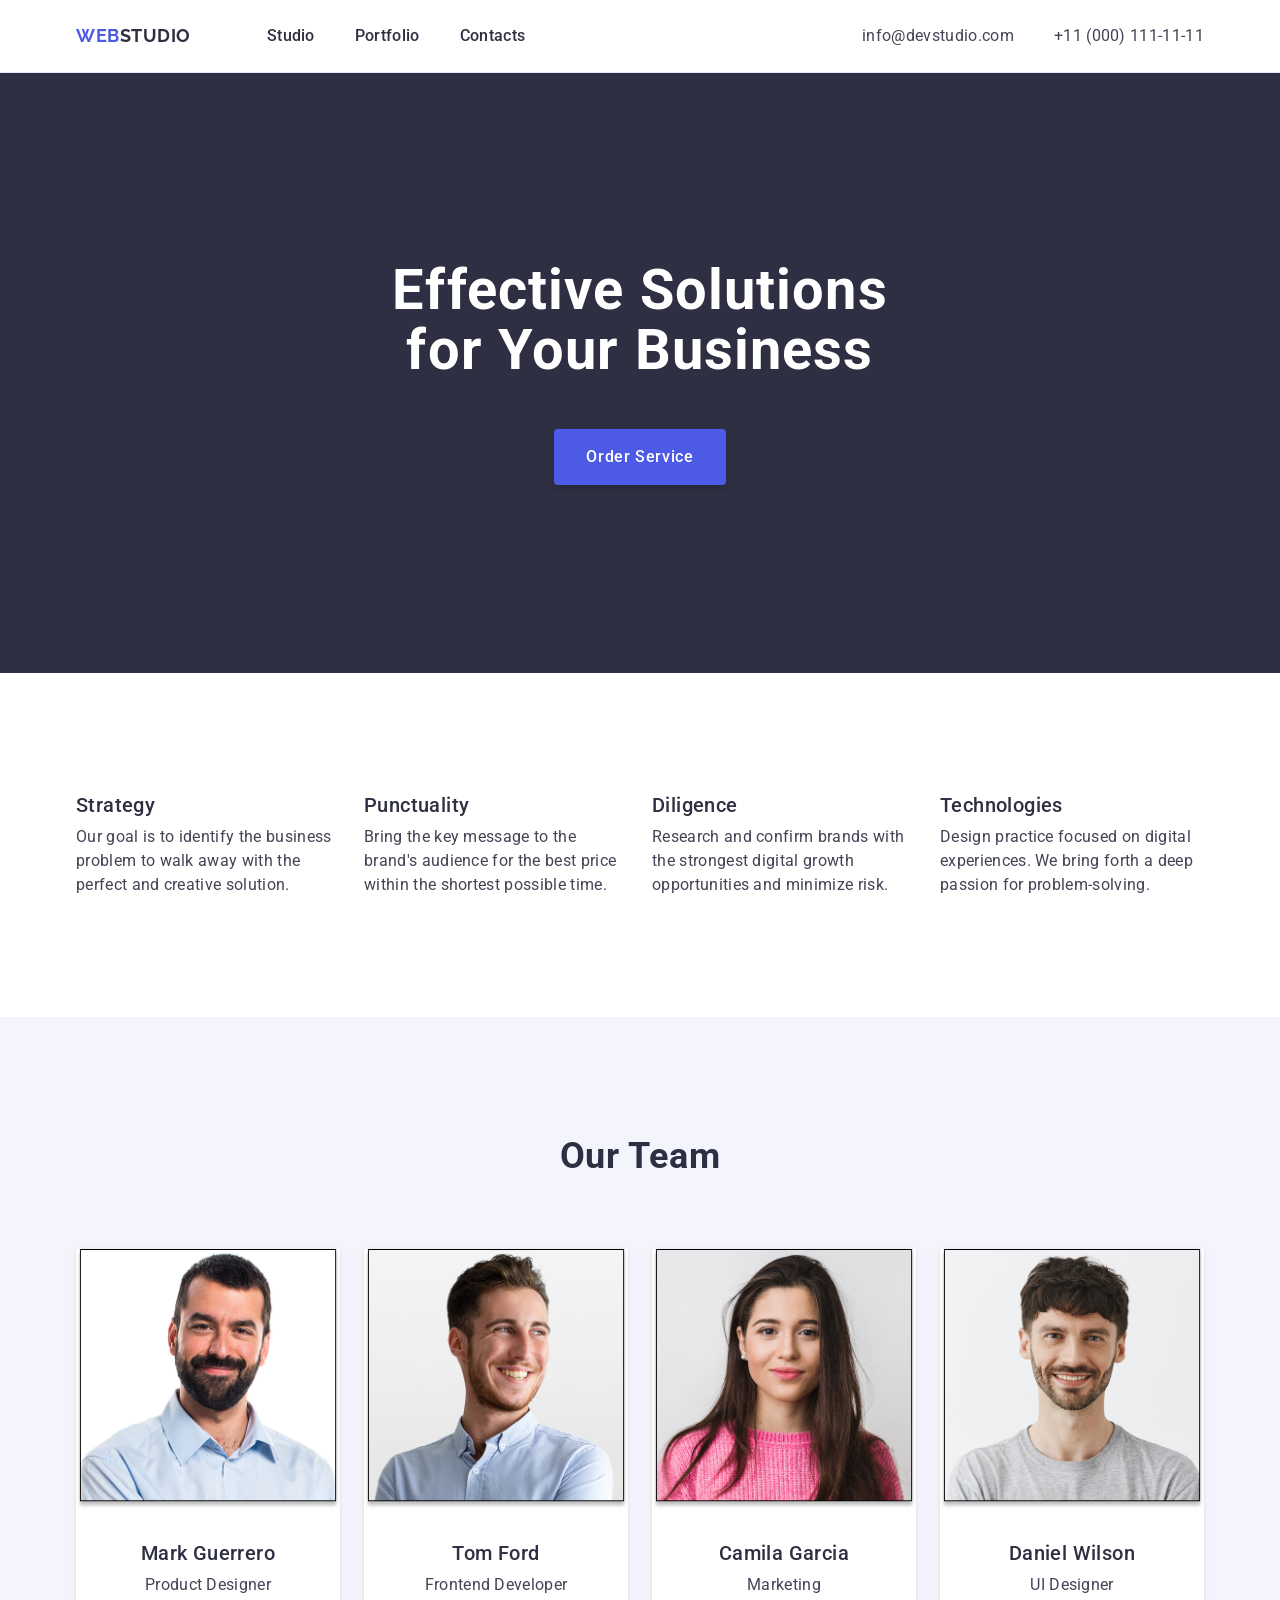
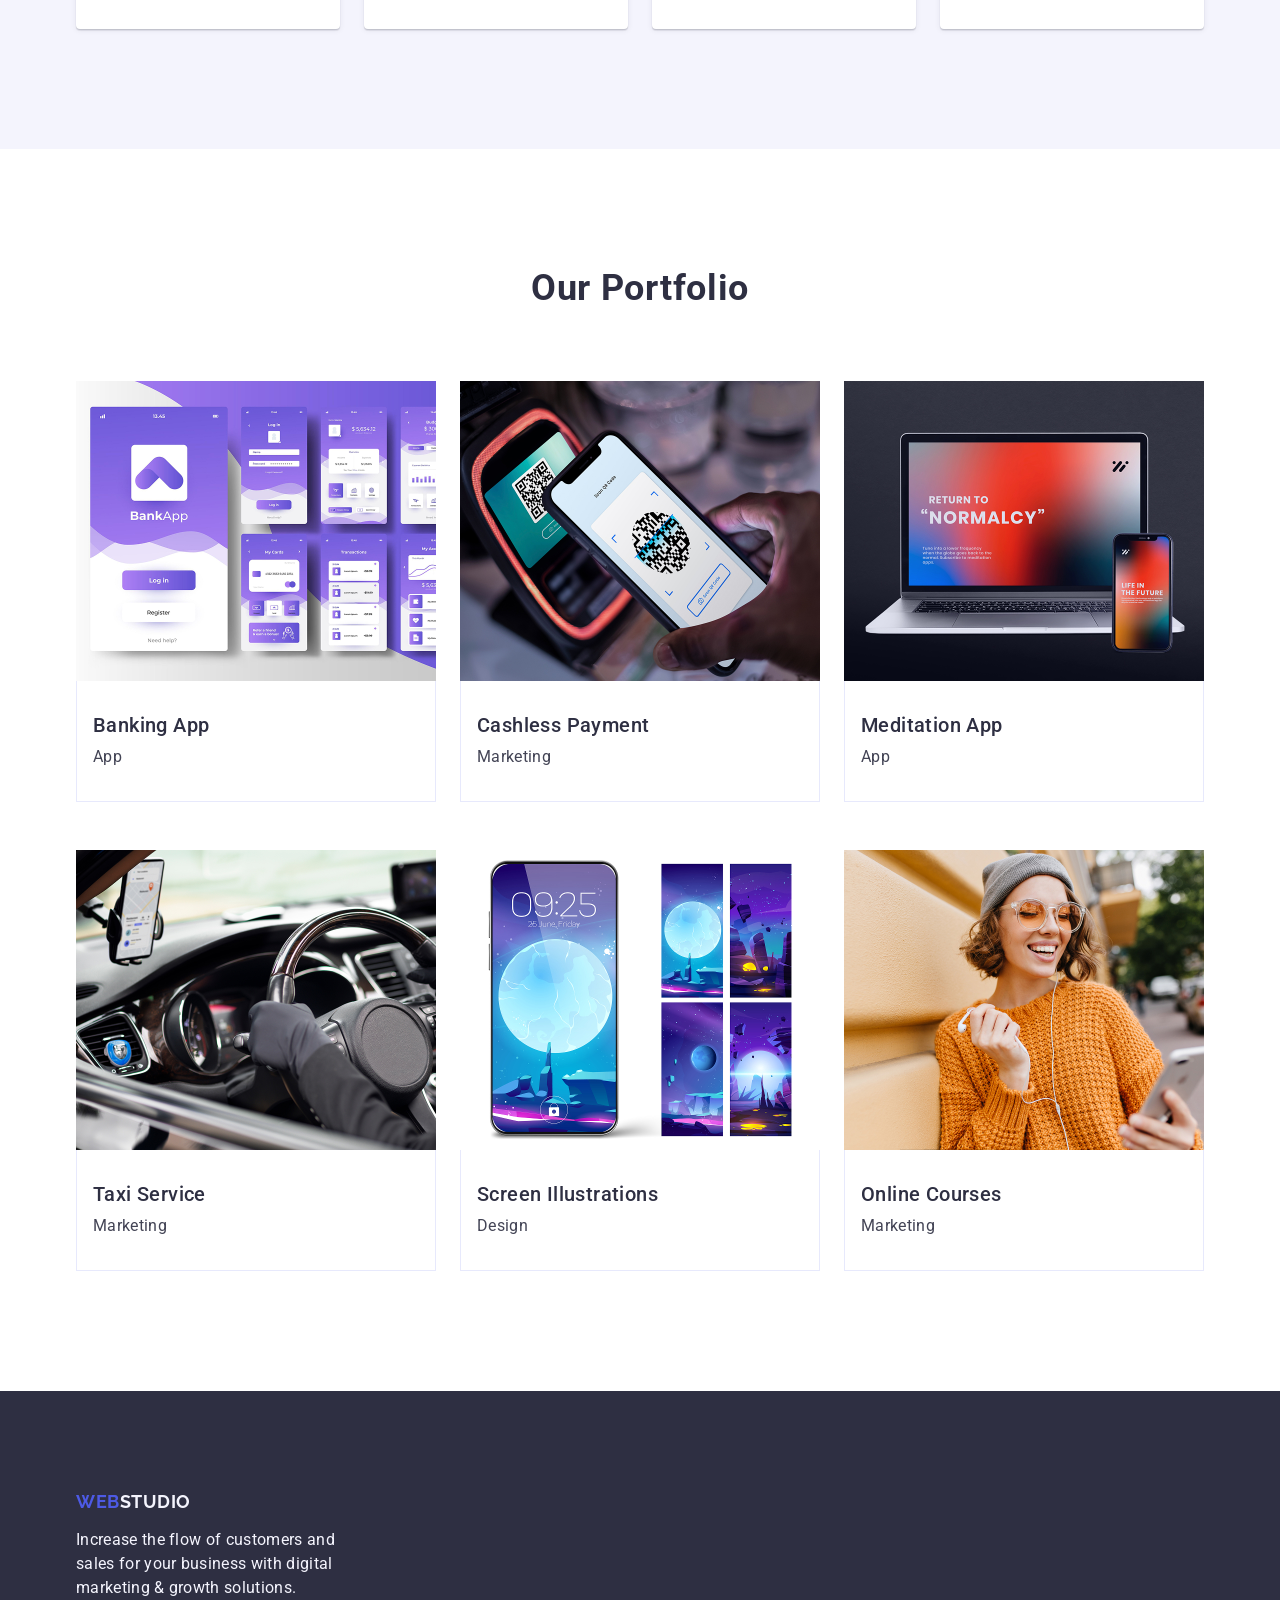
==== index.html @ 438de6fc "First commit" ====
<!DOCTYPE html>
<html lang="en">

<head>
    <meta charset="UTF-8">
    <meta name="viewport" content="width=device-width, initial-scale=1.0">
    <title>Document</title>
    <link rel="preconnect" href="https://fonts.googleapis.com">
    <link rel="preconnect" href="https://fonts.gstatic.com" crossorigin>
    <link href="https://fonts.googleapis.com/css2?family=Raleway:ital,wght@0,100..900;1,100..900&family=Roboto:ital,wght@0,100..900;1,100..900&display=swap" rel="stylesheet">
    <link rel="stylesheet" href="https://cdnjs.cloudflare.com/ajax/libs/modern-normalize/3.0.1/modern-normalize.min.css" integrity="sha512-q6WgHqiHlKyOqslT/lgBgodhd03Wp4BEqKeW6nNtlOY4quzyG3VoQKFrieaCeSnuVseNKRGpGeDU3qPmabCANg==" crossorigin="anonymous" referrerpolicy="no-referrer"/>
    <link rel="stylesheet" href="./css/styles.css"/>
</head>

<body>
    <header class="header">
        <div class="container">
        <div class="start-point">
         <nav class="aligner">
             <a href="./index.html" class="logo"><span class="accent">Web</span>Studio</a>

              <ul class="nav">
                  <li>
                    <a href="./index.html" class="main-link">Studio</a>
                  </li>
                  <li><a href="" class="nav-link">Portfolio</a></li>
                  <li><a href="" class="nav-link">Contacts</a></li>
              </ul>
         </nav>

         <address class="contacts">
              <ul class="contacts-list">
                  <li><a href="mailto:info@devstudio.com" class="link">info@devstudio.com</a></li>
                  <li><a href="tel:+110001111111" class="link">+11 (000) 111-11-11</a></li>
              </ul>
         </address>
        </div>
        </div>
    </header>

    <main class="main">
        
            <section class="main-page">
                <div class="container"> 
                <h1 class="main-title">Effective Solutions for Your Business</h1>
                
                <button type="button" class="main-page-button">Order Service</button>
                </div>
            </section>
       

        
            <section class="features-section">
                <div class="container">
                <h2 class="visually-hidden">Our Features</h2>
                <ul class="feature-list">
                    <li class="feature-item">
                        <h3 class="mini-title">Strategy</h3>
                        <p class="features-text">Our goal is to identify the business problem to walk away with the perfect and creative solution.</p>
                    </li>
                    <li class="feature-item">
                        <h3 class="mini-title">Punctuality</h3>
                        <p class="features-text">Bring the key message to the brand's audience for the best price within the shortest possible time.</p>
                    </li>
                    <li class="feature-item">
                        <h3 class="mini-title">Diligence</h3>
                        <p class="features-text">Research and confirm brands with the strongest digital growth opportunities and minimize risk.</p>
                    </li>
                    <li class="feature-item">
                        <h3 class="mini-title">Technologies</h3>
                        <p class="features-text">Design practice focused on digital experiences. We bring forth a deep passion for problem-solving.</p>
                    </li>
                </ul>
                 </div>
            </section>
       

        
            <section class="our-team-wrapper">
                <div class="container">
                <h2 class="team-section-title">Our Team</h2>
                <ul class="our-team-list">
                    <li class="our-team-item">
                        <img src="./images/img-3.jpg" alt="Dark-haired bearded man" width="264" height="260" />
                        <div class="team-bottom-text">
                        <h3 class="team-name text-center">Mark Guerrero</h3>
                        <p class="team-description text-center" >Product Designer</p>
                        </div>
                    </li>
                    <li class="our-team-item">
                        <img src="./images/img-2.jpg" alt="Brown-haired man with a short beard" width="264" height="260" />
                        <div class="team-bottom-text">
                        <h3 class="team-name text-center">Tom Ford</h3>
                        <p class="team-description text-center">Frontend Developer</p>
                    </div>
                    </li>
                    <li class="our-team-item">
                        <img src="./images/img-1.jpg" alt="Young lady with long dark hair" width="264" height="260" />
                        <div class="team-bottom-text">
                        <h3 class="team-name text-center">Camila Garcia</h3>
                        <p class="team-description text-center">Marketing</p>
                    </div>
                    </li>
                    <li class="our-team-item">
                        <img src="./images/img.jpg" alt="A young smiling man with a disheveled hairstyle" width="264" height="260" />
                        <div class="team-bottom-text">
                        <h3 class="team-name text-center">Daniel Wilson</h3>
                        <p class="team-description text-center">UI Designer</p>
                    </div>
                    </li>
                </ul>
                </div>
            </section>
        

        
            <section class="our-portfolio-wrapper">
            <div class="container">
                <h2 class="portfolio-section-title">Our Portfolio</h2>
                <ul class="portfolio-list">
                    <li>
                        <img src="./images/row1-1.jpg" alt="Application pages" width="360" height="300"/>
                        <div class="bottom-text">
                        <h3 class="portfolio-mini-title">Banking App</h3>
                        <p class="portfolio-description">App</p>
                        </div>
                    </li>
                    <li>
                        <img src="./images/row1-2.jpg" alt="Debit mashing with phone payments" width="360" height="300"/>
                        <div class="bottom-text">
                        <h3 class="portfolio-mini-title">Cashless Payment</h3>
                        <p class="portfolio-description">Marketing</p>
                        </div>
                    </li>
                    <li>
                        <img src="./images/row1-3.jpg" alt="Laptop and phone applications" width="360" height="300"/>
                        <div class="bottom-text">
                        <h3 class="portfolio-mini-title">Meditation App</h3>
                        <p class="portfolio-description">App</p>
                        </div>
                    </li>
                    <li>
                        <img src="./images/row2-1.jpg" alt="Taxi Service apps" width="360" height="300"/>
                        <div class="bottom-text">
                        <h3 class="portfolio-mini-title">Taxi Service</h3>
                        <p class="portfolio-description">Marketing</p>
                        </div>
                    </li>
                    <li>
                        <img src="./images/row2-2.jpg" alt="Screen Illustrations" width="360" height="300"/>
                        <div class="bottom-text">
                        <h3 class="portfolio-mini-title">Screen Illustrations</h3>
                        <p class="portfolio-description">Design</p>
                        </div>
                    </li>
                    <li>
                        <img src="./images/row2-3.jpg" alt="Use of Online Courses app" width="360" height="300"/>
                        <div class="bottom-text">
                        <h3 class="portfolio-mini-title">Online Courses</h3>
                        <p class="portfolio-description">Marketing</p>
                        </div>
                    </li>
                </ul> 
            </div>
            </section>
       
    </main>

    <footer class="ending">
        <div class="container">

        <a href="./index.html" class="ending-logo"><span class="accent">Web</span>Studio</a>

        <p class="ending-text">Increase the flow of customers and sales for your business with digital marketing & growth solutions.</p>
        </div>
    </footer>

</body>
</html>
---- css/styles.css ----
body{
    font-family: "Roboto", sans-serif;
    font-weight: 400;
    font-size: 16px;
    line-height: 1.5;
    letter-spacing: 0.02em;
    color: #434455;
    background-color: #fff;
    margin: 0;
    padding: 0;
}

a {
    text-decoration: none;
    color: #434455;
    font-style: normal;
}

address {
    font-style: normal;

}

ul {
    list-style-type: none;
    margin: 0;
    padding-left: 0;
}

img {
	display: block;
    max-width: 100%;
}

h1, h2, h3 {
    margin: 0;
}

p {
    margin: 0;
}

.text-center {
    text-align: center;
}

.header {
  border-bottom: 1px solid #e7e9fc;
  padding: 0;
  background: #fff;
}


.container {
max-width: 1158px; 
padding: 0 15px;
margin: 0 auto; 
}

.logo {
    font-family: "Raleway", sans-serif;
    font-weight: 700;
    font-size: 18px;
    line-height: 1.17;
    letter-spacing: 0.03em;
    text-transform: uppercase;
    color: #2e2f42;
}

.accent {
    color: #4d5ae5;
}

.nav {
    display: flex;
    gap: 40px;
}

.link {
    padding: 24px 0;
    display: block;
}

.main-link,
.nav-link {
  font-weight: 500;
  padding: 24px 0;
  display: block;
  color: #2e2f42;
}

.main-link:hover, .main-link:focus {
    color: #404bbf;
}

.nav-link:hover, .nav-link:focus {
    color: #404bbf;
}

.main-link:active {
    color: #404bbf;
}

.start-point {
    display: flex;
    justify-content: space-between;
    align-items: center;
}

.aligner {
      display: flex;
  align-items: center;
  gap: 76px;
}

.contacts-list {
  display: flex;
  gap: 40px;
}

.link:hover, 
.link:focus {
    color: #404bbf;
}

.main-page {
background-color: #2e2f42;
background-image: linear-gradient(to bottom, rgba(46, 47, 66, 0.7), rgba(46, 47, 66, 0.7)), url("C:/Users/Dzhonessa-Aleksandra/Projects/goit-markup-hw-04/images/people-office.jpg");
background-repeat: no-repeat; 
background-size: cover;
padding-top: 188px;
text-align: center;
color: #fff;
width: 100%;
padding-bottom: 188px;
}

.main-title {
font-weight: 700;
font-size: 56px;
line-height: 1.07;
letter-spacing: 0.02em;
text-align: center;
color: #fff;
    max-width: 496px;
    margin: 0 auto 48px;
    padding: 0;
}

.main-page-button {
    box-shadow: 0 4px 4px 0 rgba(0, 0, 0, 0.15);
    background-color: #4d5ae5;
    font-weight: 500;
    font-size: 16px;
    line-height: 1.5;
    letter-spacing: 0.04em;
    color: #fff;
    cursor: pointer;
    border: none;
    padding: 16px 32px;
    border-radius: 4px;
}

.main-page-button:hover,
.main-page-button:focus {
    background-color: #404bbf;
}

.mini-title {
    font-weight: 500;
    font-size: 20px;
    line-height: 1.2;
    letter-spacing: 0.02em;
    color: #2e2f42;
    margin-bottom: 8px;
    margin-top: 0;
    text-align: left;
}

.feature-list {
   display: flex;
  gap: 24px; 
}

.feature-item {
    width: calc((100% - 72px) / 4);
}

.features-text {
    text-align: left;
    margin-bottom: 0;
}

.features-section {
    padding: 120px 0;
}

.visually-hidden {
    position: absolute;
    width: 1px;
    height: 1px;
    margin: -1px;
    border: 0;
    padding: 0;

    white-space: nowrap;
    clip-path: inset(100%);
    clip: rect(0 0 0 0);
    overflow: hidden;
}

.team-section-title {
   font-weight: 700;
    font-size: 36px;
    line-height: 1.11;
    letter-spacing: 0.02em;
    text-align: center;
    color: #2e2f42;
 margin-bottom: 72px;
    padding-top: 0
}

.our-team-wrapper {
    background: #f4f4fd;
        padding: 120px 0;
    text-align: center;
}

.our-team-list {
    display: flex;
    gap: 24px;
    margin-top: 0
}

.our-team-item {
    background-color: #fff;
    border-radius: 0 0 4px 4px;
    box-shadow: 0 2px 1px 0 rgba(46, 47, 66, 0.08), 0 1px 1px 0 rgba(46, 47, 66, 0.16), 0 1px 6px 0 rgba(46, 47, 66, 0.08);
    flex-basis: calc((100% - 72px) / 4)
}

.team-bottom-text {
padding: 32px 16px;
}

.team-name {
text-align: center;
letter-spacing: 0.02em;
text-align: center;
color: #2e2f42;
font-weight: 500;
font-size: 20px;
line-height: 1.2;
    margin-top: 0;
    margin-bottom: 8px;
}

.team-description {
text-align: center;
font-weight: 400;
font-size: 16px;
line-height: 1.5;
letter-spacing: 0.02em;
color: #434455;
}

.portfolio-section-title {
font-weight: 700;
    font-size: 36px;
    line-height: 1.11;
    letter-spacing: 0.02em;
    text-align: center;
    color: #2e2f42;
    margin-bottom: 72px;
}

.portfolio-mini-title {
    font-weight: 500;
    font-size: 20px;
    line-height: 1.2;
    letter-spacing: 0.02em;
    color: #2e2f42;
    margin: 0 0 8px 0;
    padding: 0;
}

.portfolio-list {
    display: flex;
    flex-wrap: wrap;
    column-gap: 24px;
    row-gap: 48px;
}

.portfolio-description {
    font-weight: 400;
    font-size: 16px;
    line-height: 1.5;
    letter-spacing: 0.02em;
    color: #434455;
    margin: 0;
    text-align: left;
    margin: 0;
    padding: 0;
}

.our-portfolio-wrapper {
padding: 120px 0;
}

.bottom-text {
    padding: 32px 16px;
    border: 1px solid #e7e9fc;
    border-top: none;
}

.ending {
    background-color: #2e2f42;
    color: #f4f4fd;
     padding: 100px 0;
}

.ending-logo {
    color: #f4f4fd;
    font-family: "Raleway", sans-serif;
    font-weight: 700;
    font-size: 18px;
    line-height: 1.17;
    letter-spacing: 0.03em;
    text-transform: uppercase;
    display: inline-block; /* или block */
    margin-bottom: 16px;
}

.ending-text {
  max-width: 264px;
  margin-top: 0px;
  text-align: left;

}

.main {
    flex-grow: 1;
}
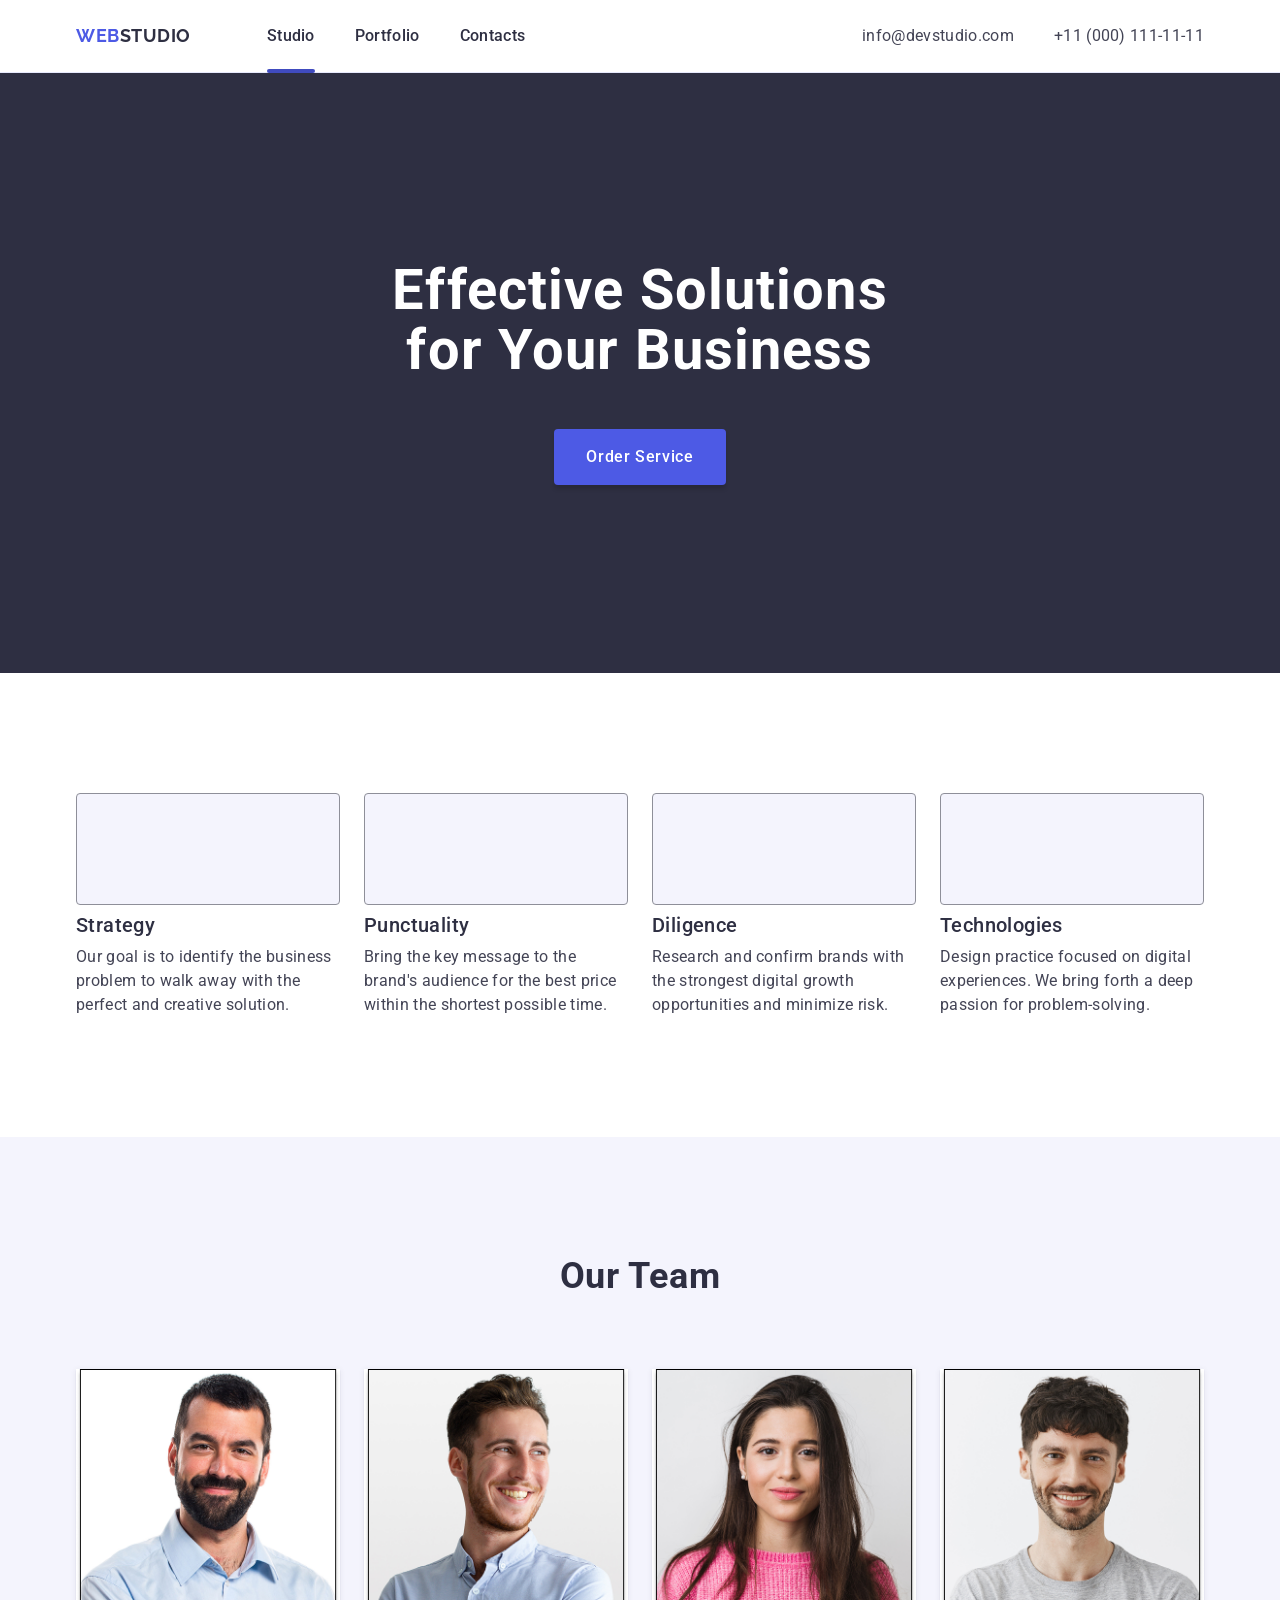
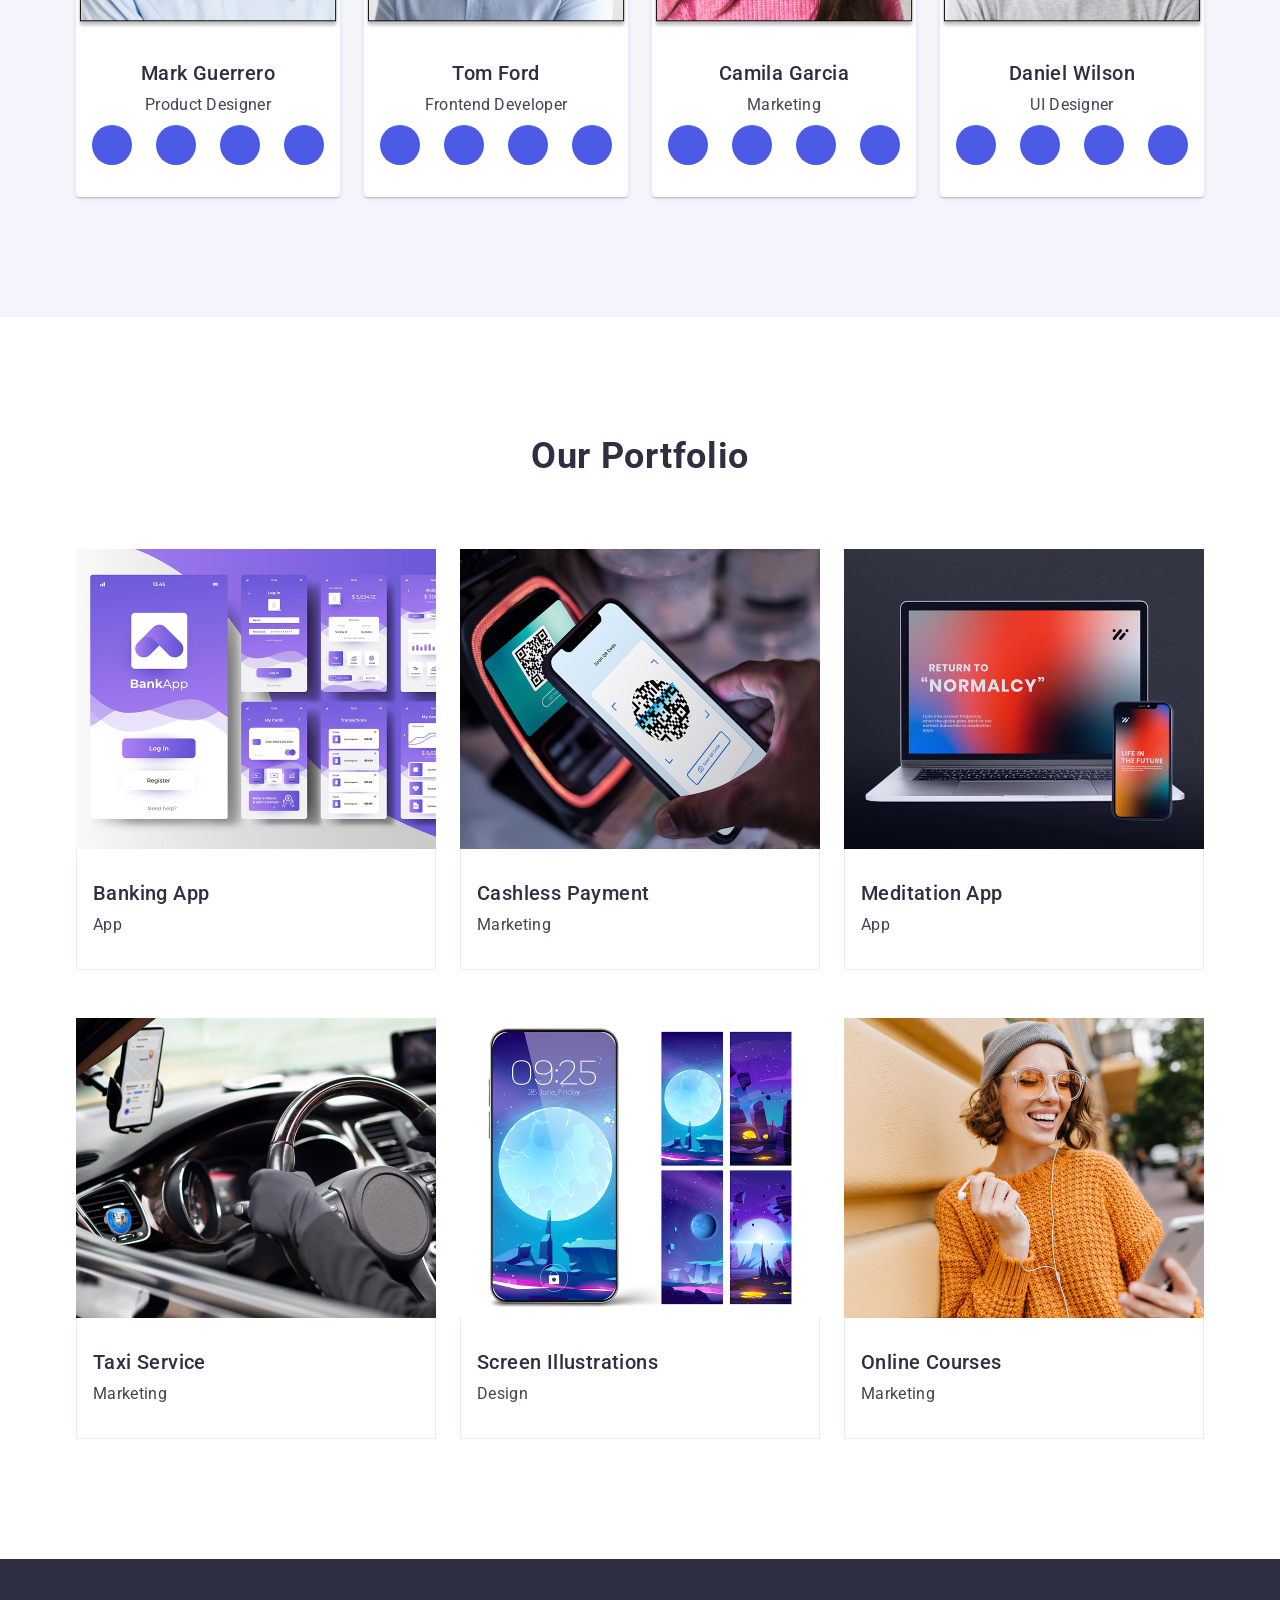
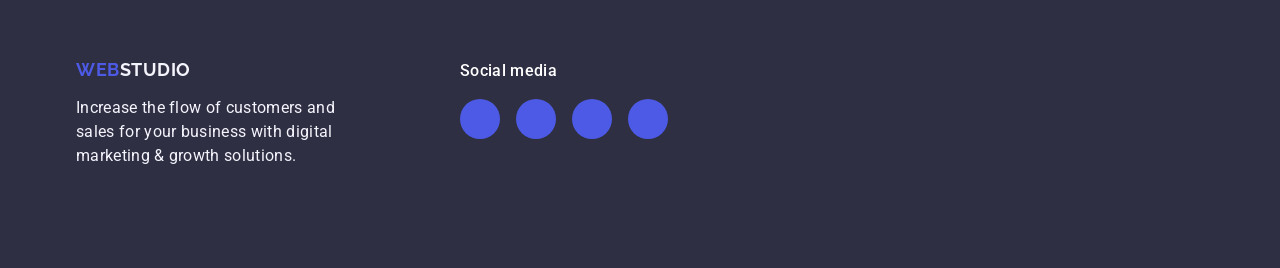
==== commit caf4243d: "First try" ====
--- a/index.html
+++ b/index.html
@@ -55,18 +55,46 @@
                 <h2 class="visually-hidden">Our Features</h2>
                 <ul class="feature-list">
                     <li class="feature-item">
+
+                        <div class="feature-icon-box">
+                        <svg width="64" height="64">
+                            <use href="./images/icons.svg#icon-antenna"></use>
+                        </svg>
+                        </div>
+
                         <h3 class="mini-title">Strategy</h3>
                         <p class="features-text">Our goal is to identify the business problem to walk away with the perfect and creative solution.</p>
                     </li>
                     <li class="feature-item">
+
+                        <div class="feature-icon-box">
+                        <svg width="64" height="64">
+                            <use href="./images/icons.svg#icon-clock"></use>
+                        </svg>
+                        </div>
+
                         <h3 class="mini-title">Punctuality</h3>
                         <p class="features-text">Bring the key message to the brand's audience for the best price within the shortest possible time.</p>
                     </li>
                     <li class="feature-item">
+
+                        <div class="feature-icon-box">
+                        <svg width="64" height="64">
+                            <use href="./images/icons.svg#icon-diagram"></use>
+                        </svg>
+                        </div>
+
                         <h3 class="mini-title">Diligence</h3>
                         <p class="features-text">Research and confirm brands with the strongest digital growth opportunities and minimize risk.</p>
                     </li>
                     <li class="feature-item">
+
+                        <div class="feature-icon-box">
+                        <svg width="64" height="64">
+                            <use href="./images/icons.svg#icon-astronaut"></use>
+                        </svg>
+                        </div>
+
                         <h3 class="mini-title">Technologies</h3>
                         <p class="features-text">Design practice focused on digital experiences. We bring forth a deep passion for problem-solving.</p>
                     </li>
@@ -86,6 +114,39 @@
                         <h3 class="team-name text-center">Mark Guerrero</h3>
                         <p class="team-description text-center" >Product Designer</p>
                         </div>
+                        <ul class="social-list">
+  <li class="social-item">
+    <a href="#" class="social-link">
+      <svg width="40" height="40" class="social-icon">
+        <use href="./images/icons.svg#icon-instagram"></use>
+      </svg>
+    </a>
+  </li>
+
+  <li class="social-item">
+    <a href="#" class="social-link">
+      <svg width="40" height="40" class="social-icon">
+        <use href="./images/icons.svg#icon-twitter"></use>
+      </svg>
+    </a>
+  </li>
+
+  <li class="social-item">
+    <a href="#" class="social-link">
+      <svg width="40" height="40" class="social-icon">
+        <use href="./images/icons.svg#icon-facebook"></use>
+      </svg>
+    </a>
+  </li>
+
+  <li class="social-item">
+    <a href="#" class="social-link">
+      <svg width="40" height="40" class="social-icon">
+        <use href="./images/icons.svg#icon-indeed"></use>
+      </svg>
+    </a>
+  </li>
+</ul>
                     </li>
                     <li class="our-team-item">
                         <img src="./images/img-2.jpg" alt="Brown-haired man with a short beard" width="264" height="260" />
@@ -93,6 +154,39 @@
                         <h3 class="team-name text-center">Tom Ford</h3>
                         <p class="team-description text-center">Frontend Developer</p>
                     </div>
+                    <ul class="social-list">
+  <li class="social-item">
+    <a href="#" class="social-link">
+      <svg width="40" height="40" class="social-icon">
+        <use href="./images/icons.svg#icon-instagram"></use>
+      </svg>
+    </a>
+  </li>
+
+  <li class="social-item">
+    <a href="#" class="social-link">
+      <svg width="40" height="40" class="social-icon">
+        <use href="./images/icons.svg#icon-twitter"></use>
+      </svg>
+    </a>
+  </li>
+
+  <li class="social-item">
+    <a href="#" class="social-link">
+      <svg width="40" height="40" class="social-icon">
+        <use href="./images/icons.svg#icon-facebook"></use>
+      </svg>
+    </a>
+  </li>
+
+  <li class="social-item">
+    <a href="#" class="social-link">
+      <svg width="40" height="40" class="social-icon">
+        <use href="./images/icons.svg#icon-indeed"></use>
+      </svg>
+    </a>
+  </li>
+</ul>
                     </li>
                     <li class="our-team-item">
                         <img src="./images/img-1.jpg" alt="Young lady with long dark hair" width="264" height="260" />
@@ -100,6 +194,39 @@
                         <h3 class="team-name text-center">Camila Garcia</h3>
                         <p class="team-description text-center">Marketing</p>
                     </div>
+                    <ul class="social-list">
+  <li class="social-item">
+    <a href="#" class="social-link">
+      <svg width="40" height="40" class="social-icon">
+        <use href="./images/icons.svg#icon-instagram"></use>
+      </svg>
+    </a>
+  </li>
+
+  <li class="social-item">
+    <a href="#" class="social-link">
+      <svg width="40" height="40" class="social-icon">
+        <use href="./images/icons.svg#icon-twitter"></use>
+      </svg>
+    </a>
+  </li>
+
+  <li class="social-item">
+    <a href="#" class="social-link">
+      <svg width="40" height="40" class="social-icon">
+        <use href="./images/icons.svg#icon-facebook"></use>
+      </svg>
+    </a>
+  </li>
+
+  <li class="social-item">
+    <a href="#" class="social-link">
+      <svg width="40" height="40" class="social-icon">
+        <use href="./images/icons.svg#icon-indeed"></use>
+      </svg>
+    </a>
+  </li>
+</ul>
                     </li>
                     <li class="our-team-item">
                         <img src="./images/img.jpg" alt="A young smiling man with a disheveled hairstyle" width="264" height="260" />
@@ -107,6 +234,39 @@
                         <h3 class="team-name text-center">Daniel Wilson</h3>
                         <p class="team-description text-center">UI Designer</p>
                     </div>
+                    <ul class="social-list">
+  <li class="social-item">
+    <a href="#" class="social-link">
+      <svg width="40" height="40" class="social-icon">
+        <use href="./images/icons.svg#icon-instagram"></use>
+      </svg>
+    </a>
+  </li>
+
+  <li class="social-item">
+    <a href="#" class="social-link">
+      <svg width="40" height="40" class="social-icon">
+        <use href="./images/icons.svg#icon-twitter"></use>
+      </svg>
+    </a>
+  </li>
+
+  <li class="social-item">
+    <a href="#" class="social-link">
+      <svg width="40" height="40" class="social-icon">
+        <use href="./images/icons.svg#icon-facebook"></use>
+      </svg>
+    </a>
+  </li>
+
+  <li class="social-item">
+    <a href="#" class="social-link">
+      <svg width="40" height="40" class="social-icon">
+        <use href="./images/icons.svg#icon-indeed"></use>
+      </svg>
+    </a>
+  </li>
+</ul>
                     </li>
                 </ul>
                 </div>
@@ -118,43 +278,73 @@
             <div class="container">
                 <h2 class="portfolio-section-title">Our Portfolio</h2>
                 <ul class="portfolio-list">
-                    <li>
+                    <li class="portfolio-item">
+                        <div class="portfolio-image-wrapper">
                         <img src="./images/row1-1.jpg" alt="Application pages" width="360" height="300"/>
+                        <p class="portfolio-overlay">
+            14 Stylish and User-Friendly App Design Concepts · Task Manager App · Calorie Tracker App · Exotic Fruit Ecommerce App · Cloud Storage App
+        </p>
+                        </div>
                         <div class="bottom-text">
                         <h3 class="portfolio-mini-title">Banking App</h3>
                         <p class="portfolio-description">App</p>
                         </div>
                     </li>
-                    <li>
+                    <li class="portfolio-item">
+                        <div class="portfolio-image-wrapper">
                         <img src="./images/row1-2.jpg" alt="Debit mashing with phone payments" width="360" height="300"/>
+                        <p class="portfolio-overlay">
+            14 Stylish and User-Friendly App Design Concepts · Task Manager App · Calorie Tracker App · Exotic Fruit Ecommerce App · Cloud Storage App
+          </p>
+                        </div>
                         <div class="bottom-text">
                         <h3 class="portfolio-mini-title">Cashless Payment</h3>
                         <p class="portfolio-description">Marketing</p>
                         </div>
                     </li>
-                    <li>
+                    <li class="portfolio-item">
+                        <div class="portfolio-image-wrapper">
                         <img src="./images/row1-3.jpg" alt="Laptop and phone applications" width="360" height="300"/>
+                        <p class="portfolio-overlay">
+            14 Stylish and User-Friendly App Design Concepts · Task Manager App · Calorie Tracker App · Exotic Fruit Ecommerce App · Cloud Storage App
+        </p>
+                        </div>
                         <div class="bottom-text">
                         <h3 class="portfolio-mini-title">Meditation App</h3>
                         <p class="portfolio-description">App</p>
                         </div>
                     </li>
-                    <li>
+                    <li class="portfolio-item">
+                        <div class="portfolio-image-wrapper">
                         <img src="./images/row2-1.jpg" alt="Taxi Service apps" width="360" height="300"/>
+                        <p class="portfolio-overlay">
+            14 Stylish and User-Friendly App Design Concepts · Task Manager App · Calorie Tracker App · Exotic Fruit Ecommerce App · Cloud Storage App
+        </p>
+                        </div>
                         <div class="bottom-text">
                         <h3 class="portfolio-mini-title">Taxi Service</h3>
                         <p class="portfolio-description">Marketing</p>
                         </div>
                     </li>
-                    <li>
+                    <li class="portfolio-item">
+                        <div class="portfolio-image-wrapper">
                         <img src="./images/row2-2.jpg" alt="Screen Illustrations" width="360" height="300"/>
+                        <p class="portfolio-overlay">
+            14 Stylish and User-Friendly App Design Concepts · Task Manager App · Calorie Tracker App · Exotic Fruit Ecommerce App · Cloud Storage App
+        </p>
+                        </div>
                         <div class="bottom-text">
                         <h3 class="portfolio-mini-title">Screen Illustrations</h3>
                         <p class="portfolio-description">Design</p>
                         </div>
                     </li>
-                    <li>
+                    <li class="portfolio-item">
+                      <div class="portfolio-image-wrapper">
                         <img src="./images/row2-3.jpg" alt="Use of Online Courses app" width="360" height="300"/>
+                        <p class="portfolio-overlay">
+            14 Stylish and User-Friendly App Design Concepts · Task Manager App · Calorie Tracker App · Exotic Fruit Ecommerce App · Cloud Storage App
+        </p>
+      </div>
                         <div class="bottom-text">
                         <h3 class="portfolio-mini-title">Online Courses</h3>
                         <p class="portfolio-description">Marketing</p>
@@ -169,9 +359,52 @@
     <footer class="ending">
         <div class="container">
 
+
+          <div class="footer-wrapper">
+        <div class="footer-info">
         <a href="./index.html" class="ending-logo"><span class="accent">Web</span>Studio</a>
 
         <p class="ending-text">Increase the flow of customers and sales for your business with digital marketing & growth solutions.</p>
+</div>
+
+      <div class="footer-social">
+  <p class="footer-social-title">Social media</p>
+
+  <ul class="footer-social-list">
+    <li class="footer-social-item">
+      <a href="#" class="footer-social-link">
+        <svg width="40" height="40" class="footer-social-icon">
+          <use href="./images/icons.svg#icon-insta"></use>
+        </svg>
+      </a>
+    </li>
+
+    <li class="footer-social-item">
+      <a href="#" class="footer-social-link">
+        <svg width="40" height="40" class="footer-social-icon">
+          <use href="./images/icons.svg#icon-twitt"></use>
+        </svg>
+      </a>
+    </li>
+
+    <li class="footer-social-item">
+      <a href="#" class="footer-social-link">
+        <svg width="40" height="40" class="footer-social-icon">
+          <use href="./images/icons.svg#icon-face"></use>
+        </svg>
+      </a>
+    </li>
+
+    <li class="footer-social-item">
+      <a href="#" class="footer-social-link">
+        <svg width="40" height="40" class="footer-social-icon">
+          <use href="./images/icons.svg#icon-linkedin"></use>
+        </svg>
+      </a>
+    </li>
+  </ul>
+</div> 
+</div>
         </div>
     </footer>
 
--- a/css/styles.css
+++ b/css/styles.css
@@ -87,6 +87,13 @@
   padding: 24px 0;
   display: block;
   color: #2e2f42;
+  transition-property: color;
+  transition-duration: 250ms;
+  transition-timing-function: cubic-bezier(0.4, 0, 0.2, 1);
+}
+
+.main-link {
+    position: relative;
 }
 
 .main-link:hover, .main-link:focus {
@@ -99,6 +106,20 @@
 
 .main-link:active {
     color: #404bbf;
+}
+
+.main-link::after {
+    content: "";
+    position: absolute;
+
+    left: 0;
+    bottom: -1px;
+
+    width: 100%;
+    height: 4px;
+
+    background-color: #404bbf;
+    border-radius: 2px;
 }
 
 .start-point {
@@ -159,6 +180,9 @@
     border: none;
     padding: 16px 32px;
     border-radius: 4px;
+    transition-property: background-color;
+    transition-duration: 250ms;
+    transition-timing-function: cubic-bezier(0.4, 0, 0.2, 1);
 }
 
 .main-page-button:hover,
@@ -182,6 +206,19 @@
   gap: 24px; 
 }
 
+.feature-icon-box {
+    display: flex;
+    align-items: center;
+    justify-content: center;
+
+    height: 112px;
+    margin-bottom: 8px;
+
+    background-color: #f4f4fd;
+    border: 1px solid #8e8f99;
+    border-radius: 4px;
+}
+
 .feature-item {
     width: calc((100% - 72px) / 4);
 }
@@ -241,6 +278,7 @@
 
 .team-bottom-text {
 padding: 32px 16px;
+padding-bottom: 0;
 }
 
 .team-name {
@@ -264,6 +302,43 @@
 color: #434455;
 }
 
+.social-list {
+    display: flex;
+    justify-content: center;
+    gap: 24px;
+    margin-top: 8px;
+    margin-bottom: 32px;
+}
+
+.social-item {
+    width: 40px;
+    height: 40px;
+}
+
+.social-link {
+    width: 100%;
+    height: 100%;
+
+    display: flex;
+    align-items: center;
+    justify-content: center;
+
+    background-color: #4d5ae5;
+    border-radius: 50%;
+    transition-property: background-color;
+    transition-duration: 250ms;
+    transition-timing-function: cubic-bezier(0.4, 0, 0.2, 1);
+}
+
+.social-icon {
+    fill: #f4f4fd;
+}
+
+.social-link:hover,
+.social-link:focus {
+    background-color: #404bbf;
+}
+
 .portfolio-section-title {
 font-weight: 700;
     font-size: 36px;
@@ -272,6 +347,45 @@
     text-align: center;
     color: #2e2f42;
     margin-bottom: 72px;
+}
+
+.portfolio-image-wrapper {
+    position: relative;
+    overflow: hidden;
+}
+
+.portfolio-overlay {
+    position: absolute;
+    top: 0;
+    left: 0;
+
+    width: 100%;
+    height: 100%;
+
+    background-color: #4d5ae5;
+    color: #f4f4fd;
+
+    padding: 40px 32px;
+
+    transform: translateY(100%);
+    transition-property: background-color, transform;
+    transition-duration: 250ms;
+    transition-timing-function: cubic-bezier(0.4, 0, 0.2, 1);
+}
+
+.portfolio-item {
+    cursor: pointer;
+    transition-property: background-color;
+    transition-duration: 250ms;
+    transition-timing-function: cubic-bezier(0.4, 0, 0.2, 1);
+}
+
+.portfolio-item:hover {
+    box-shadow: 0 4px 12px rgba(0,0,0,0.15);
+}
+
+.portfolio-item:hover .portfolio-overlay {
+    transform: translateY(0);
 }
 
 .portfolio-mini-title {
@@ -338,6 +452,53 @@
 
 }
 
+.footer-social-title {
+    font-weight: 500;
+    font-size: 16px;
+    color: #fff;
+    margin-bottom: 16px;
+}
+
+.footer-social-list {
+    display: flex;
+    gap: 16px;
+    transition-property: background-color;
+    transition-duration: 250ms;
+    transition-timing-function: cubic-bezier(0.4, 0, 0.2, 1);
+}
+
+.footer-social-item {
+    width: 40px;
+    height: 40px;
+}
+
+.footer-social-link {
+    width: 100%;
+    height: 100%;
+
+    display: flex;
+    align-items: center;
+    justify-content: center;
+
+    background-color: #4d5ae5;
+    border-radius: 50%;
+}
+
+.footer-social-icon {
+    fill: #f4f4fd;
+}
+
+.footer-social-link:hover,
+.footer-social-link:focus {
+    background-color: #31d0aa;
+}
+
+.footer-wrapper {
+    display: flex;
+    align-items: baseline;
+    gap: 120px;
+}
+
 .main {
     flex-grow: 1;
 }
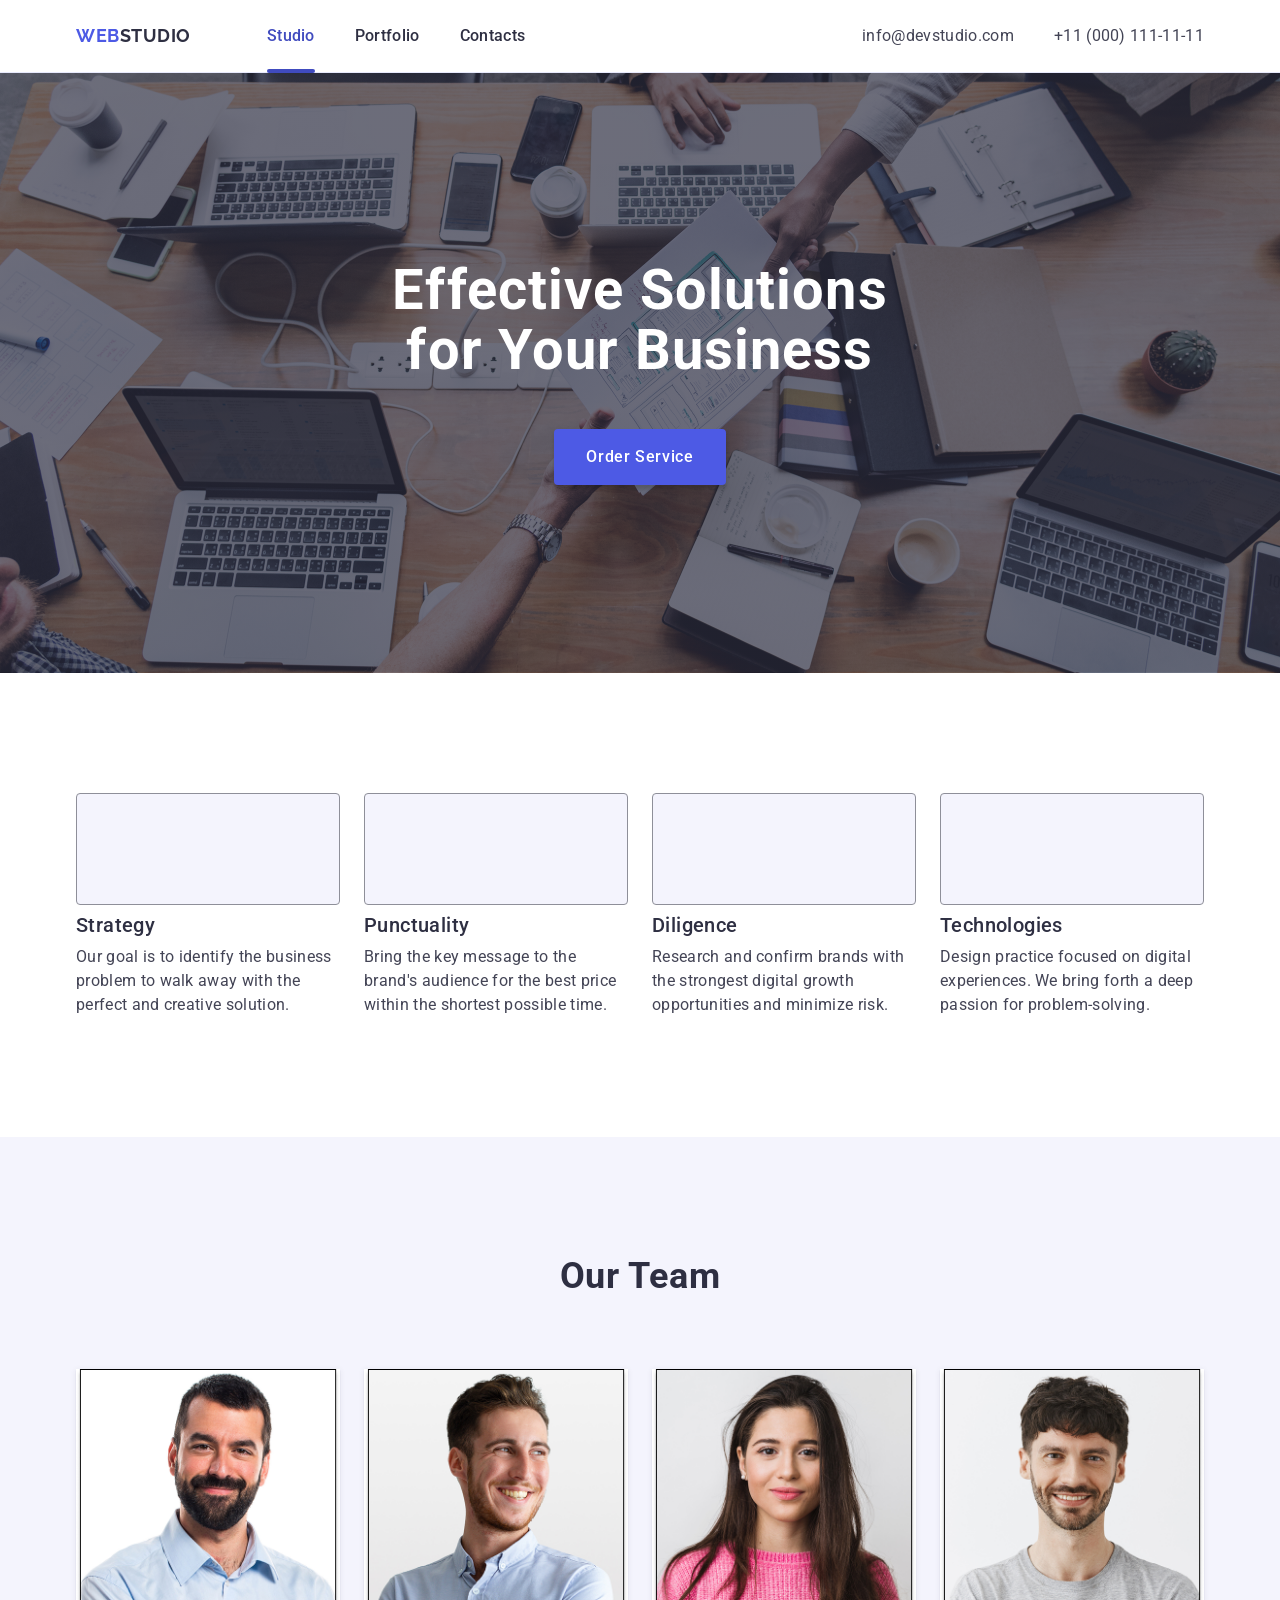
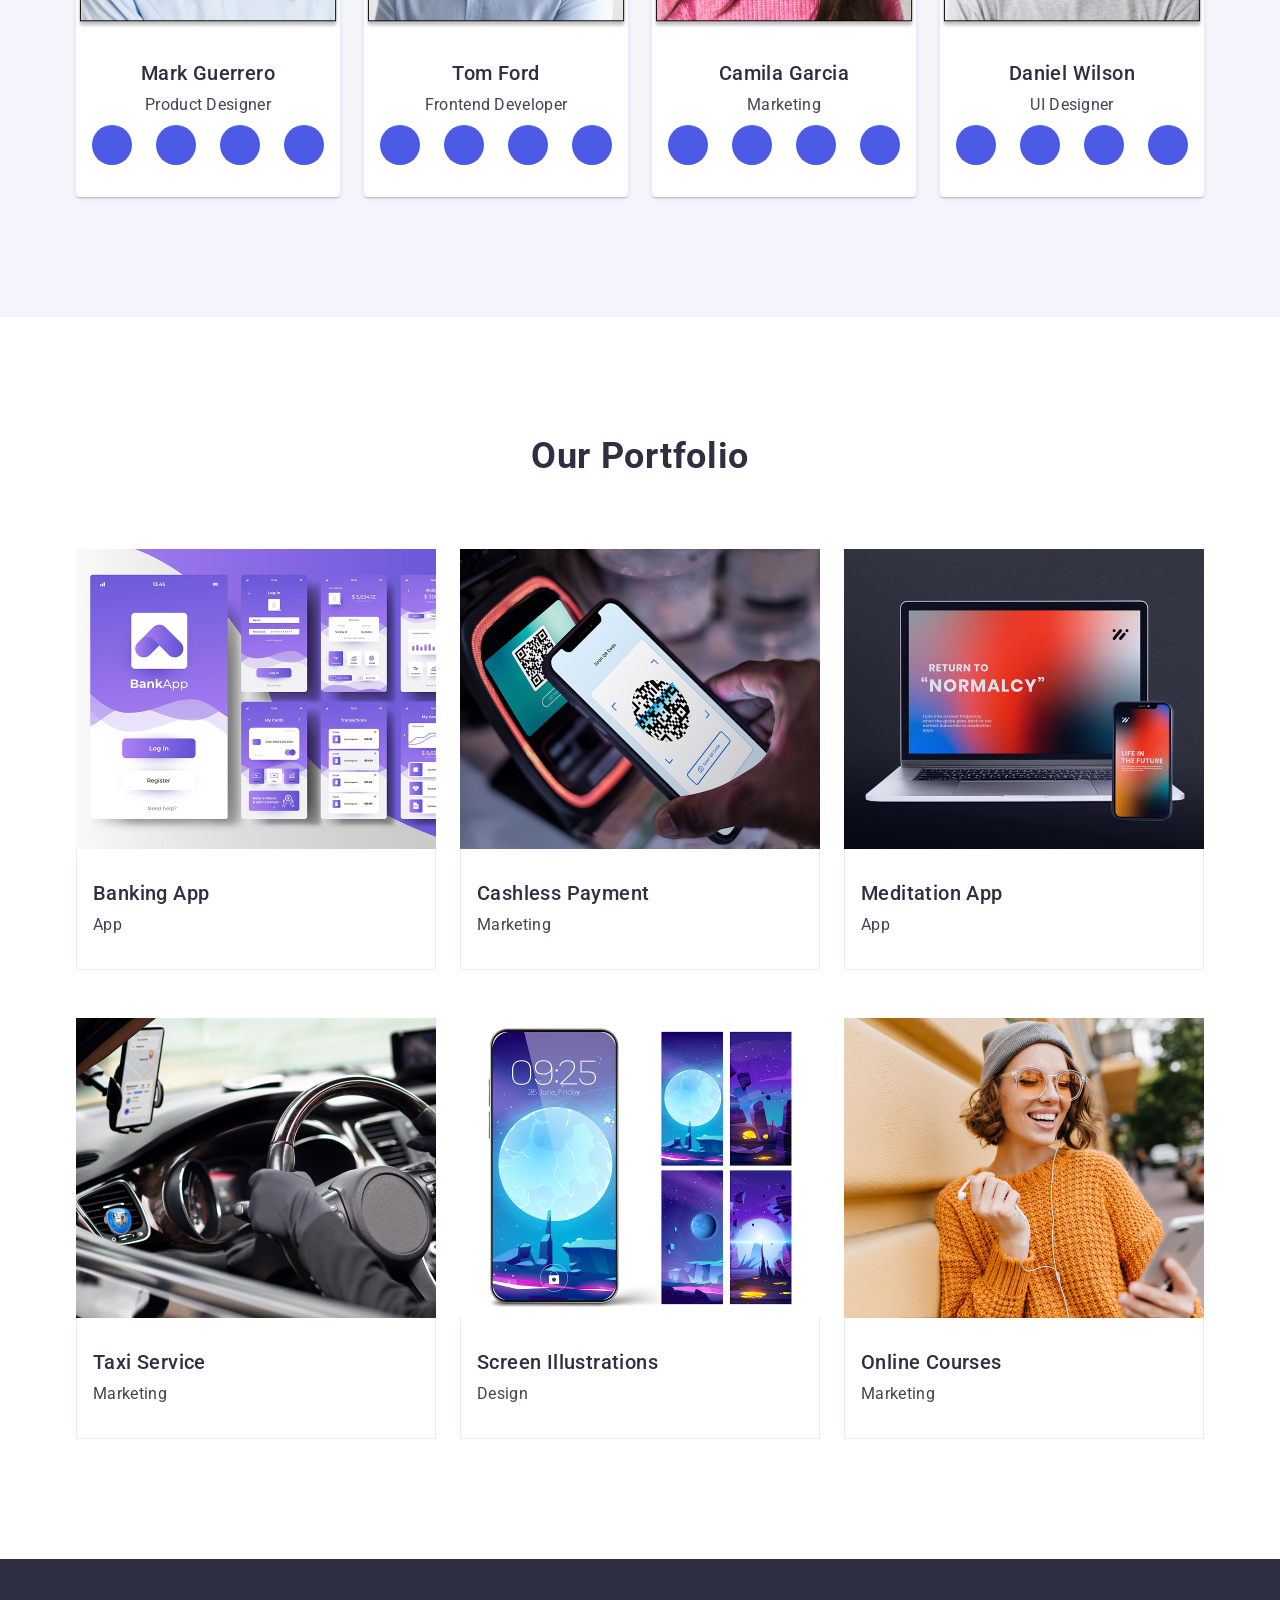
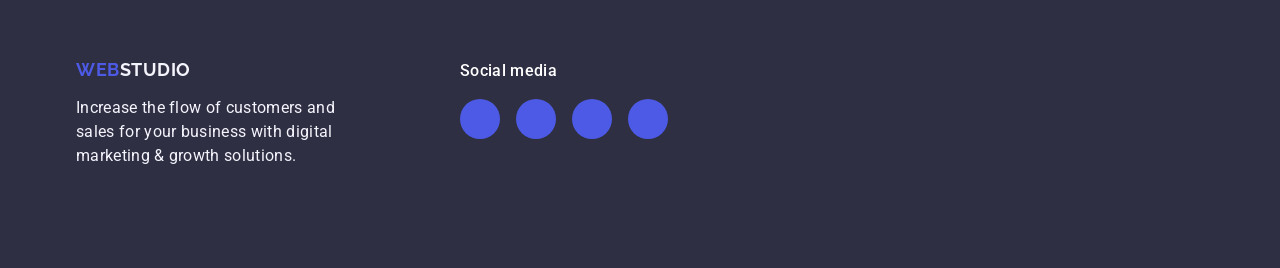
==== commit 1c0c8632: "Second try" ====
--- a/index.html
+++ b/index.html
@@ -21,7 +21,7 @@
 
               <ul class="nav">
                   <li>
-                    <a href="./index.html" class="main-link">Studio</a>
+                    <a href="./index.html" class="main-link current">Studio</a>
                   </li>
                   <li><a href="" class="nav-link">Portfolio</a></li>
                   <li><a href="" class="nav-link">Contacts</a></li>
@@ -117,7 +117,7 @@
                         <ul class="social-list">
   <li class="social-item">
     <a href="#" class="social-link">
-      <svg width="40" height="40" class="social-icon">
+      <svg width="16" height="16" class="social-icon">
         <use href="./images/icons.svg#icon-instagram"></use>
       </svg>
     </a>
@@ -125,7 +125,7 @@
 
   <li class="social-item">
     <a href="#" class="social-link">
-      <svg width="40" height="40" class="social-icon">
+      <svg width="16" height="16" class="social-icon">
         <use href="./images/icons.svg#icon-twitter"></use>
       </svg>
     </a>
@@ -133,7 +133,7 @@
 
   <li class="social-item">
     <a href="#" class="social-link">
-      <svg width="40" height="40" class="social-icon">
+      <svg width="16" height="16" class="social-icon">
         <use href="./images/icons.svg#icon-facebook"></use>
       </svg>
     </a>
@@ -141,8 +141,8 @@
 
   <li class="social-item">
     <a href="#" class="social-link">
-      <svg width="40" height="40" class="social-icon">
-        <use href="./images/icons.svg#icon-indeed"></use>
+      <svg width="16" height="16" class="social-icon">
+        <use href="./images/icons.svg#icon-linkedin"></use>
       </svg>
     </a>
   </li>
@@ -157,7 +157,7 @@
                     <ul class="social-list">
   <li class="social-item">
     <a href="#" class="social-link">
-      <svg width="40" height="40" class="social-icon">
+      <svg width="16" height="16" class="social-icon">
         <use href="./images/icons.svg#icon-instagram"></use>
       </svg>
     </a>
@@ -165,7 +165,7 @@
 
   <li class="social-item">
     <a href="#" class="social-link">
-      <svg width="40" height="40" class="social-icon">
+      <svg width="16" height="16" class="social-icon">
         <use href="./images/icons.svg#icon-twitter"></use>
       </svg>
     </a>
@@ -173,7 +173,7 @@
 
   <li class="social-item">
     <a href="#" class="social-link">
-      <svg width="40" height="40" class="social-icon">
+      <svg width="16" height="16" class="social-icon">
         <use href="./images/icons.svg#icon-facebook"></use>
       </svg>
     </a>
@@ -181,8 +181,8 @@
 
   <li class="social-item">
     <a href="#" class="social-link">
-      <svg width="40" height="40" class="social-icon">
-        <use href="./images/icons.svg#icon-indeed"></use>
+      <svg width="16" height="16" class="social-icon">
+        <use href="./images/icons.svg#icon-linkedin"></use>
       </svg>
     </a>
   </li>
@@ -197,7 +197,7 @@
                     <ul class="social-list">
   <li class="social-item">
     <a href="#" class="social-link">
-      <svg width="40" height="40" class="social-icon">
+      <svg width="16" height="16" class="social-icon">
         <use href="./images/icons.svg#icon-instagram"></use>
       </svg>
     </a>
@@ -205,7 +205,7 @@
 
   <li class="social-item">
     <a href="#" class="social-link">
-      <svg width="40" height="40" class="social-icon">
+      <svg width="16" height="16" class="social-icon">
         <use href="./images/icons.svg#icon-twitter"></use>
       </svg>
     </a>
@@ -213,7 +213,7 @@
 
   <li class="social-item">
     <a href="#" class="social-link">
-      <svg width="40" height="40" class="social-icon">
+      <svg width="16" height="16" class="social-icon">
         <use href="./images/icons.svg#icon-facebook"></use>
       </svg>
     </a>
@@ -221,8 +221,8 @@
 
   <li class="social-item">
     <a href="#" class="social-link">
-      <svg width="40" height="40" class="social-icon">
-        <use href="./images/icons.svg#icon-indeed"></use>
+      <svg width="16" height="16" class="social-icon">
+        <use href="./images/icons.svg#icon-linkedin"></use>
       </svg>
     </a>
   </li>
@@ -237,7 +237,7 @@
                     <ul class="social-list">
   <li class="social-item">
     <a href="#" class="social-link">
-      <svg width="40" height="40" class="social-icon">
+      <svg width="16" height="16" class="social-icon">
         <use href="./images/icons.svg#icon-instagram"></use>
       </svg>
     </a>
@@ -245,7 +245,7 @@
 
   <li class="social-item">
     <a href="#" class="social-link">
-      <svg width="40" height="40" class="social-icon">
+      <svg width="16" height="16" class="social-icon">
         <use href="./images/icons.svg#icon-twitter"></use>
       </svg>
     </a>
@@ -253,7 +253,7 @@
 
   <li class="social-item">
     <a href="#" class="social-link">
-      <svg width="40" height="40" class="social-icon">
+      <svg width="16" height="16" class="social-icon">
         <use href="./images/icons.svg#icon-facebook"></use>
       </svg>
     </a>
@@ -261,8 +261,8 @@
 
   <li class="social-item">
     <a href="#" class="social-link">
-      <svg width="40" height="40" class="social-icon">
-        <use href="./images/icons.svg#icon-indeed"></use>
+      <svg width="16" height="16" class="social-icon">
+        <use href="./images/icons.svg#icon-linkedin"></use>
       </svg>
     </a>
   </li>
@@ -373,31 +373,31 @@
   <ul class="footer-social-list">
     <li class="footer-social-item">
       <a href="#" class="footer-social-link">
-        <svg width="40" height="40" class="footer-social-icon">
-          <use href="./images/icons.svg#icon-insta"></use>
+        <svg width="24" height="24" class="footer-social-icon">
+          <use href="./images/icons.svg#icon-instagram"></use>
         </svg>
       </a>
     </li>
 
     <li class="footer-social-item">
       <a href="#" class="footer-social-link">
-        <svg width="40" height="40" class="footer-social-icon">
-          <use href="./images/icons.svg#icon-twitt"></use>
+        <svg width="24" height="24" class="footer-social-icon">
+          <use href="./images/icons.svg#icon-twitter"></use>
         </svg>
       </a>
     </li>
 
     <li class="footer-social-item">
       <a href="#" class="footer-social-link">
-        <svg width="40" height="40" class="footer-social-icon">
-          <use href="./images/icons.svg#icon-face"></use>
+        <svg width="24" height="24" class="footer-social-icon">
+          <use href="./images/icons.svg#icon-facebook"></use>
         </svg>
       </a>
     </li>
 
     <li class="footer-social-item">
       <a href="#" class="footer-social-link">
-        <svg width="40" height="40" class="footer-social-icon">
+        <svg width="24" height="24" class="footer-social-icon">
           <use href="./images/icons.svg#icon-linkedin"></use>
         </svg>
       </a>
--- a/css/styles.css
+++ b/css/styles.css
@@ -48,6 +48,8 @@
   border-bottom: 1px solid #e7e9fc;
   padding: 0;
   background: #fff;
+  box-shadow: 0 1px 6px 0 rgba(46, 47, 66, 0.08), 0 1px 1px 0 rgba(46, 47, 66, 0.16), 0 2px 1px 0 rgba(46, 47, 66, 0.08);
+background: #fff;
 }
 
 
@@ -79,47 +81,54 @@
 .link {
     padding: 24px 0;
     display: block;
-}
-
-.main-link,
+    transition-property: color;
+  transition-duration: 250ms;
+  transition-timing-function: cubic-bezier(0.4, 0, 0.2, 1);
+}
+
+.link:hover, 
+.link:focus {
+    color: #404bbf;
+}
+
+.main-link {
+    color: #2e2f42;
+      font-weight: 500;
+  padding: 24px 0;
+  display: block;
+}
+
+.main-link:hover, .main-link:focus {
+    color: #404bbf;
+}
+
+.current {
+    color: #404bbf;
+    position: relative;
+}
+
+.current::after {
+    content: "";
+    position: absolute;
+    left: 0;
+    bottom: -1px;
+
+    width: 100%;
+    height: 4px;
+
+    background-color: #404bbf;
+    border-radius: 2px;
+}
+
 .nav-link {
   font-weight: 500;
   padding: 24px 0;
   display: block;
   color: #2e2f42;
-  transition-property: color;
-  transition-duration: 250ms;
-  transition-timing-function: cubic-bezier(0.4, 0, 0.2, 1);
-}
-
-.main-link {
-    position: relative;
-}
-
-.main-link:hover, .main-link:focus {
-    color: #404bbf;
 }
 
 .nav-link:hover, .nav-link:focus {
     color: #404bbf;
-}
-
-.main-link:active {
-    color: #404bbf;
-}
-
-.main-link::after {
-    content: "";
-    position: absolute;
-
-    left: 0;
-    bottom: -1px;
-
-    width: 100%;
-    height: 4px;
-
-    background-color: #404bbf;
-    border-radius: 2px;
 }
 
 .start-point {
@@ -139,21 +148,17 @@
   gap: 40px;
 }
 
-.link:hover, 
-.link:focus {
-    color: #404bbf;
-}
-
 .main-page {
 background-color: #2e2f42;
-background-image: linear-gradient(to bottom, rgba(46, 47, 66, 0.7), rgba(46, 47, 66, 0.7)), url("C:/Users/Dzhonessa-Aleksandra/Projects/goit-markup-hw-04/images/people-office.jpg");
+background-image: linear-gradient(to bottom, rgba(46, 47, 66, 0.7), rgba(46, 47, 66, 0.7)), url("../images/people-office.jpg");
 background-repeat: no-repeat; 
 background-size: cover;
+background-position: center;
 padding-top: 188px;
 text-align: center;
 color: #fff;
-width: 100%;
 padding-bottom: 188px;
+max-width: 1440px;
 }
 
 .main-title {
@@ -368,20 +373,24 @@
     padding: 40px 32px;
 
     transform: translateY(100%);
-    transition-property: background-color, transform;
+    transition-property: transform;
     transition-duration: 250ms;
     transition-timing-function: cubic-bezier(0.4, 0, 0.2, 1);
 }
 
 .portfolio-item {
+    background: #fff;
     cursor: pointer;
-    transition-property: background-color;
+    transition-property: box-shadow;
     transition-duration: 250ms;
     transition-timing-function: cubic-bezier(0.4, 0, 0.2, 1);
 }
 
 .portfolio-item:hover {
-    box-shadow: 0 4px 12px rgba(0,0,0,0.15);
+ box-shadow:
+ 0 2px 1px 0 rgba(46, 47, 66, 0.08), 
+ 0 1px 1px 0 rgba(46, 47, 66, 0.16),
+ 0 1px 6px 0 rgba(46, 47, 66, 0.08);
 }
 
 .portfolio-item:hover .portfolio-overlay {
@@ -482,6 +491,10 @@
 
     background-color: #4d5ae5;
     border-radius: 50%;
+
+    transition-property: background-color;
+    transition-duration: 250ms;
+    transition-timing-function: cubic-bezier(0.4, 0, 0.2, 1);
 }
 
 .footer-social-icon {
